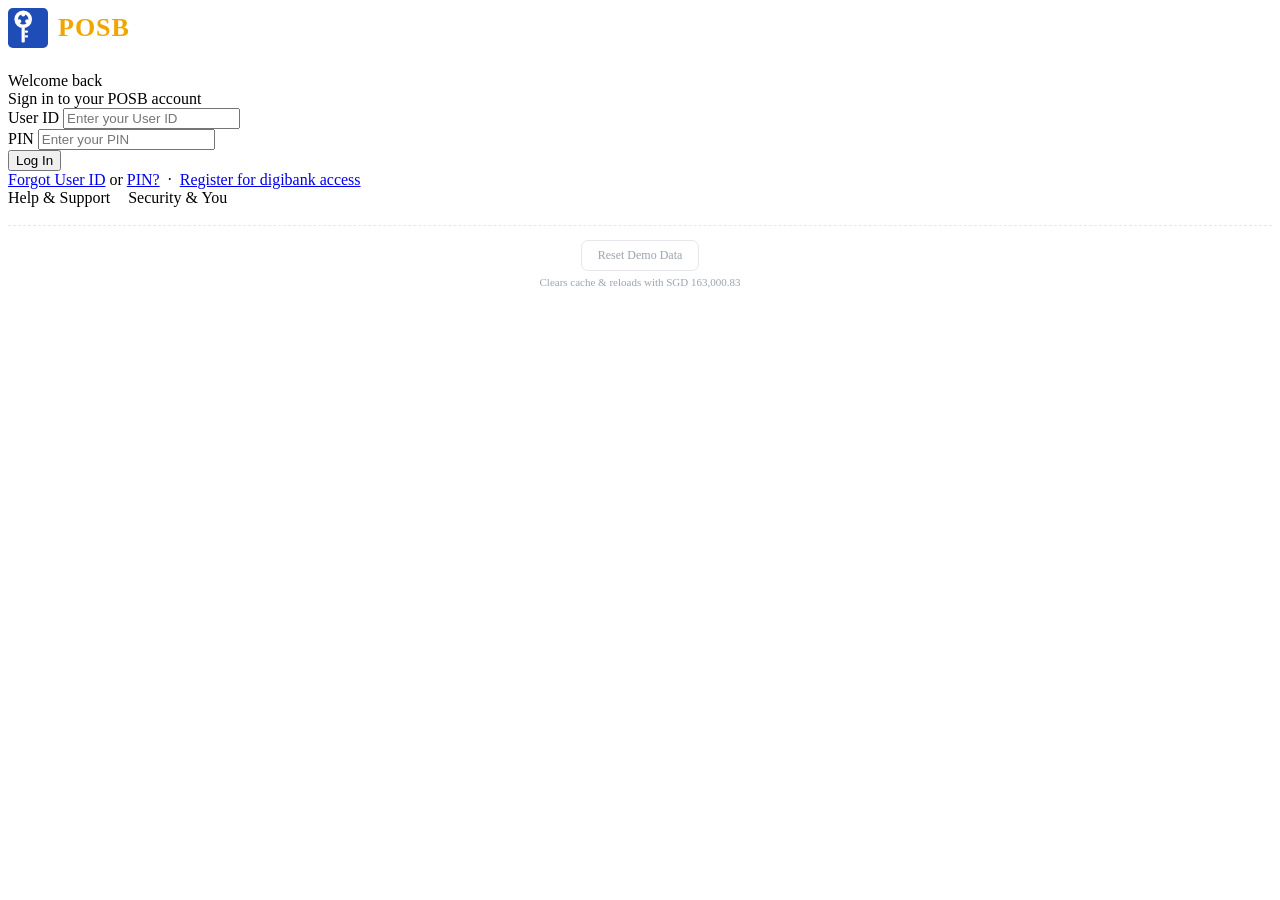
==== index.html @ 52196f0e "Initial upload of my website Initial upload of my website" ====
<!DOCTYPE html>
<html lang="en">
<head>
  <meta charset="UTF-8">
  <meta name="viewport" content="width=device-width, initial-scale=1.0">
  <title>POSB — Log In</title>
  <link href="https://fonts.googleapis.com/css2?family=DM+Sans:wght@300;400;500;600;700&display=swap" rel="stylesheet">
  <link rel="stylesheet" href="css/style.css">
</head>
<body class="login-page">

<!-- LEFT — background image -->
<div class="login-bg" style="background-image: url('assets/bg.png');"></div>

<!-- RIGHT — login panel -->
<div class="login-panel">

  <!-- Logo -->
  <div class="login-logo-wrap" style="margin-bottom:24px;">
    <img src="assets/logo.png" class="login-logo-img" alt="POSB"
      style="height:72px;width:auto;object-fit:contain;border-radius:12px;"
      onerror="this.style.display='none'; document.getElementById('fallbackLogo').style.display='flex';">
    <div id="fallbackLogo" style="display:none; align-items:center; gap:10px;">
      <svg width="40" height="40" viewBox="0 0 100 100" fill="none" xmlns="http://www.w3.org/2000/svg">
        <rect width="100" height="100" rx="12" fill="#1e4db7"/>
        <circle cx="38" cy="28" r="22" fill="white"/>
        <circle cx="38" cy="28" r="13" fill="#1e4db7"/>
        <circle cx="38" cy="16" r="5" fill="white"/>
        <circle cx="28" cy="33" r="5" fill="white"/>
        <circle cx="48" cy="33" r="5" fill="white"/>
        <rect x="34" y="48" width="8" height="38" rx="3" fill="white"/>
        <rect x="42" y="56" width="8" height="6" rx="2" fill="white"/>
        <rect x="42" y="68" width="8" height="6" rx="2" fill="white"/>
      </svg>
      <span style="font-size:26px;font-weight:800;color:#f0a500;letter-spacing:1px;">POSB</span>
    </div>
  </div>

  <!-- Maintenance notice (optional) -->
  <div class="maintenance-banner" id="maintenanceBanner" style="display:none;">
    <svg width="16" height="16" viewBox="0 0 24 24" fill="none" stroke="currentColor" stroke-width="2" stroke-linecap="round" stroke-linejoin="round">
      <path d="M10.29 3.86L1.82 18a2 2 0 0 0 1.71 3h16.94a2 2 0 0 0 1.71-3L13.71 3.86a2 2 0 0 0-3.42 0z"/>
      <line x1="12" y1="9" x2="12" y2="13"/><line x1="12" y1="17" x2="12.01" y2="17"/>
    </svg>
    <span>Scheduled maintenance in progress. Some services may be temporarily unavailable.</span>
  </div>

  <div class="login-heading">Welcome back</div>
  <div class="login-sub">Sign in to your POSB account</div>

  <!-- Fields -->
  <div class="login-field">
    <label class="login-label">User ID</label>
    <input id="userIdInput" class="login-inp" type="text" placeholder="Enter your User ID" autocomplete="username">
  </div>

  <div class="login-field">
    <label class="login-label">PIN</label>
    <input id="pinInput" class="login-inp" type="password" placeholder="Enter your PIN" autocomplete="current-password"
      onkeydown="if(event.key==='Enter') doLogin()">
  </div>

  <button class="login-btn" onclick="doLogin()">Log In</button>

  <div class="login-links">
    <a href="#" class="login-link">Forgot User ID</a>
    <span class="login-divider">or</span>
    <a href="#" class="login-link">PIN?</a>
    &nbsp;·&nbsp;
    <a href="#" class="login-link">Register for digibank access</a>
  </div>

  <div class="login-footer">
    <a href="#" style="color:var(--text-muted); text-decoration:none; margin-right:14px;">Help &amp; Support</a>
    <a href="#" style="color:var(--text-muted); text-decoration:none;">Security &amp; You</a>
  </div>

  <!-- Dev helper: force-reset demo data -->
  <div style="margin-top:18px;padding-top:14px;border-top:1px dashed #e5e7eb;text-align:center;">
    <button onclick="hardReset()" style="background:none;border:1px solid #e5e7eb;border-radius:7px;padding:7px 16px;font-family:inherit;font-size:12px;color:#9ca3af;cursor:pointer;"
      onmouseover="this.style.borderColor="#dc2626";this.style.color="#dc2626";"
      onmouseout="this.style.borderColor="#e5e7eb";this.style.color="#9ca3af";">
      Reset Demo Data
    </button>
    <div style="font-size:11px;color:#9ca3af;margin-top:5px;">Clears cache &amp; reloads with SGD 163,000.83</div>
  </div>

</div>

<div class="toast" id="toast"></div>

<script>
  // If already logged in THIS SESSION, redirect
  if(sessionStorage.getItem("posb_login") === "true") {
    window.location = "home.html";
  }

  function doLogin(){
    const userId = document.getElementById("userIdInput").value.trim();
    const pin    = document.getElementById("pinInput").value.trim();

    if(!userId){
      showToast("Please enter your User ID", "error");
      document.getElementById("userIdInput").focus();
      return;
    }
    if(!pin){
      showToast("Please enter your PIN", "error");
      document.getElementById("pinInput").focus();
      return;
    }

    // Store login in sessionStorage (clears when tab/browser closes)
    sessionStorage.setItem("posb_login", "true");
    sessionStorage.setItem("posb_user", userId);
    // Also keep user in localStorage for data persistence
    localStorage.setItem("posb_user", userId);

    // Seed demo data if not already present
    seedDemoData();

    showToast("Logging in…", "success");
    setTimeout(()=>{ window.location = "home.html"; }, 600);
  }

  function seedDemoData(){
    // Version key — bump this string any time seed data changes, forces a reseed
    const SEED_VERSION = "v2-163k";
    if(localStorage.getItem("posb_seeded") !== SEED_VERSION){
      localStorage.clear(); // wipe stale data
      const txns = [
        // April 2026
        { id:1,  name:"JAPAN HOME (RETAIL)",      code:"POS",   desc:"NETS Contactless",                                    debit:16.50,   credit:null,    date:"2026-04-26", icon:"shop" },
        { id:2,  name:"BUS/MRT",                  code:"UMC-S", desc:"BUS/MRT 836374684 SI SGP 13APR",                      debit:9.11,    credit:null,    date:"2026-04-22", icon:"smrt" },
        { id:3,  name:"WIX.COM",                  code:"UMC-S", desc:"WIX.COM 1235959041 SA USA 19APR USD20.71",            debit:27.25,   credit:null,    date:"2026-04-21", icon:"sub" },
        { id:4,  name:"CAFE O SINGAPORE",         code:"UMC-S", desc:"CAFE O SINGAPORE P* OD SI SGP 17APR",                 debit:13.80,   credit:null,    date:"2026-04-20", icon:"shop" },
        { id:5,  name:"DAISO JAPAN-WOODLANDS",    code:"UMC-S", desc:"DAISO JAPAN-WOODLANDS SI SGP 16APR",                  debit:8.28,    credit:null,    date:"2026-04-20", icon:"shop" },
        { id:6,  name:"NTUC FairPrice",           code:"UMC-S", desc:"NTUC FP-WLDS CIVIC PLZ SI SGP 16APR",                 debit:40.61,   credit:null,    date:"2026-04-20", icon:"shop" },
        { id:7,  name:"IndiGo Air",               code:"UMC-S", desc:"INDIGOAIR SINGAPORE SGP 16APR",                       debit:669.10,  credit:null,    date:"2026-04-20", icon:"ride" },
        { id:8,  name:"Amazon Retail SG",         code:"UMC-S", desc:"AMAZON RETAIL SG SI SGP 14APR",                       debit:36.95,   credit:null,    date:"2026-04-17", icon:"shop" },
        { id:9,  name:"GoDaddy",                  code:"UMC-S", desc:"DNH*GODADDY#4063070257 AM NLD 13APR",                 debit:8.47,    credit:null,    date:"2026-04-17", icon:"sub" },
        { id:10, name:"Amazon Marketplace SG",    code:"UMC-S", desc:"AMAZON MKTPLC SG SI SGP 13APR (Refund)",              debit:null,    credit:37.16,   date:"2026-04-17", icon:"shop" },
        { id:11, name:"Salary Credit",            code:"SAL",   desc:"Salary - Singapore Sports Business Co.",              debit:null,    credit:18320.00,date:"2026-04-10", icon:"salary" },
        // March 2026
        { id:12, name:"Grab",                     code:"UMC-S", desc:"Grab* A-95D84HLWXXDBAV Si SGP 29MAR",                 debit:35.00,   credit:null,    date:"2026-03-31", icon:"ride" },
        { id:13, name:"Paris Baguette",           code:"UMC-S", desc:"PARIS BAGUETTE -RC SI SGP 27MAR",                    debit:28.40,   credit:null,    date:"2026-03-31", icon:"shop" },
        { id:14, name:"XW Western Grill",         code:"UMC-S", desc:"XW WESTERN GRILL- RC SI SGP 27MAR",                  debit:54.79,   credit:null,    date:"2026-03-30", icon:"shop" },
        { id:15, name:"Sengkang Town Council",    code:"IBG",   desc:"SENGKANGTOWNCOUNCIL SN-GDED-0000045319198",           debit:75.00,   credit:null,    date:"2026-03-30", icon:"util" },
        { id:16, name:"ATM Cash Withdrawal",      code:"CAM",   desc:"35999004,BEDOK CTL BR A",                             debit:null,    credit:1000.00, date:"2026-03-30", icon:"salary" },
        { id:17, name:"SINGTEL",                  code:"D2P",   desc:"SINGTEL 20260329103844264 D2Pay",                     debit:200.68,  credit:null,    date:"2026-03-29", icon:"util" },
        { id:18, name:"Grab",                     code:"UMC-S", desc:"Grab* A-955I7CRGXFV7AV Si SGP 27MAR",                debit:27.20,   credit:null,    date:"2026-03-28", icon:"ride" },
        { id:19, name:"ATM Cash Deposit",         code:"CAM",   desc:"35999004,BEDOK CTL BR A",                             debit:null,    credit:1800.00, date:"2026-03-27", icon:"salary" },
        { id:20, name:"Connoisseur Concerto",     code:"UMC-S", desc:"THE CONNOISSEUR CONCER SI SGP 22MAR",                 debit:40.29,   credit:null,    date:"2026-03-25", icon:"shop" },
        { id:21, name:"IRAS",                     code:"IBG",   desc:"IRAS 4260707A S8179827C",                             debit:13.60,   credit:null,    date:"2026-03-23", icon:"util" },
        { id:22, name:"WIX.COM",                  code:"UMC-S", desc:"WIX.COM 1230651821 SA USA 19MAR USD20.71",            debit:27.42,   credit:null,    date:"2026-03-20", icon:"sub" },
        { id:23, name:"McDonald's",               code:"UMC-S", desc:"MCDONALD'S (BDML) SI SGP 17MAR",                     debit:25.10,   credit:null,    date:"2026-03-20", icon:"shop" },
        { id:24, name:"NTUC FairPrice",           code:"UMC-S", desc:"FAIRPRICE FINEST - BED SI SGP 17MAR",                 debit:41.68,   credit:null,    date:"2026-03-19", icon:"shop" },
        { id:25, name:"Salary Credit",            code:"SAL",   desc:"Salary - Singapore Sports Business Co.",              debit:null,    credit:18320.00,date:"2026-03-10", icon:"salary" },
        { id:26, name:"ATM Cash Deposit",         code:"CAM",   desc:"35999004,IMM EBC 1",                                  debit:null,    credit:2000.00, date:"2026-03-13", icon:"salary" },
        { id:27, name:"PayNow Transfer",          code:"ICT",   desc:"PayNow Transfer 7704947 To: TEO SAU SIONG",           debit:1850.00, credit:null,    date:"2026-03-13", icon:"shop" },
        { id:28, name:"M&S - Vivo City",          code:"UMC-S", desc:"M & S - VIVO CITY SI SGP 08MAR",                     debit:57.80,   credit:null,    date:"2026-03-10", icon:"shop" },
        { id:29, name:"ATM Cash Deposit",         code:"CAM",   desc:"35999004,BEDOK CTL BR B",                             debit:null,    credit:1900.00, date:"2026-03-06", icon:"salary" },
        // February 2026
        { id:30, name:"PayNow to Kirthiga",       code:"ICT",   desc:"PayNow Transfer 7011269 To: KIRTHIGA",               debit:500.00,  credit:null,    date:"2026-02-28", icon:"shop" },
        { id:31, name:"BUS/MRT",                  code:"UMC-S", desc:"BUS/MRT 795424939 SI SGP 05FEB",                     debit:21.60,   credit:null,    date:"2026-02-13", icon:"smrt" },
        { id:32, name:"Salary Credit",            code:"SAL",   desc:"Salary - Singapore Sports Business Co.",              debit:null,    credit:18320.00,date:"2026-02-10", icon:"salary" },
        { id:33, name:"Amazon",                   code:"UMC-S", desc:"Online Shopping",                                    debit:36.95,   credit:null,    date:"2026-02-09", icon:"shop" },
        { id:34, name:"Grab",                     code:"UMC-S", desc:"Ride-hailing service",                               debit:15.30,   credit:null,    date:"2026-02-07", icon:"ride" },
        { id:35, name:"NTUC FairPrice",           code:"UMC-S", desc:"NTUC FP-WLDS CIVIC PLZ SI SGP 02FEB",                debit:70.89,   credit:null,    date:"2026-02-05", icon:"shop" },
        { id:36, name:"IRAS",                     code:"IBG",   desc:"IRAS 4260707A S8179827C",                             debit:13.60,   credit:null,    date:"2026-02-05", icon:"util" },
      ];

      const recipients = [
        { name:"Rajasekhar",         acc:"59119550665259", bank:"INR, HDFC BANK",              type:"remit",  fav:false, created: Date.now()-1000 },
        { name:"Nuthi Hareesh",      acc:"012-7-027379",   bank:"DBS Savings Account",          type:"local",  fav:false, created: Date.now()-2000 },
        { name:"Kirthiga",           acc:"+65 91809054",   bank:"Mobile",                       type:"paynow", fav:true,  created: Date.now()-3000 },
        { name:"Ramesh-Tenant",      acc:"002-2-090043",   bank:"DBS Savings Plus Account",     type:"local",  fav:false, created: Date.now()-4000 },
        { name:"Canyon Bicycles GmbH", acc:"DE79600501017482379008", bank:"EUR, BADEN-WUERTT...", type:"remit", fav:false, created: Date.now()-5000 },
        { name:"Phani Tathineni",    acc:"291007472372",   bank:"USD, BANK OF AMERICA, N.A.",   type:"remit",  fav:true,  created: Date.now()-6000 },
        { name:"Kishan",             acc:"033-45008-7",    bank:"POSB Passbook Savings Account",type:"local",  fav:false, created: Date.now()-7000 },
      ];

      localStorage.setItem("posb_transactions", JSON.stringify(txns));
      localStorage.setItem("posb_recipients",   JSON.stringify(recipients));
      localStorage.setItem("posb_balance",      "163000.83");
      localStorage.setItem("posb_seeded",       SEED_VERSION);
    }
  }

  function hardReset(){
    localStorage.clear();
    sessionStorage.clear();
    showToast('Demo data reset! Reloading…', 'success');
    setTimeout(() => location.reload(), 800);
  }

  function showToast(msg, type=""){
    const t = document.getElementById("toast");
    t.textContent = msg;
    t.className = "toast show" + (type ? " "+type : "");
    clearTimeout(window._toastTimer);
    window._toastTimer = setTimeout(()=>{ t.className="toast"; }, 2800);
  }
</script>
</body>
</html>
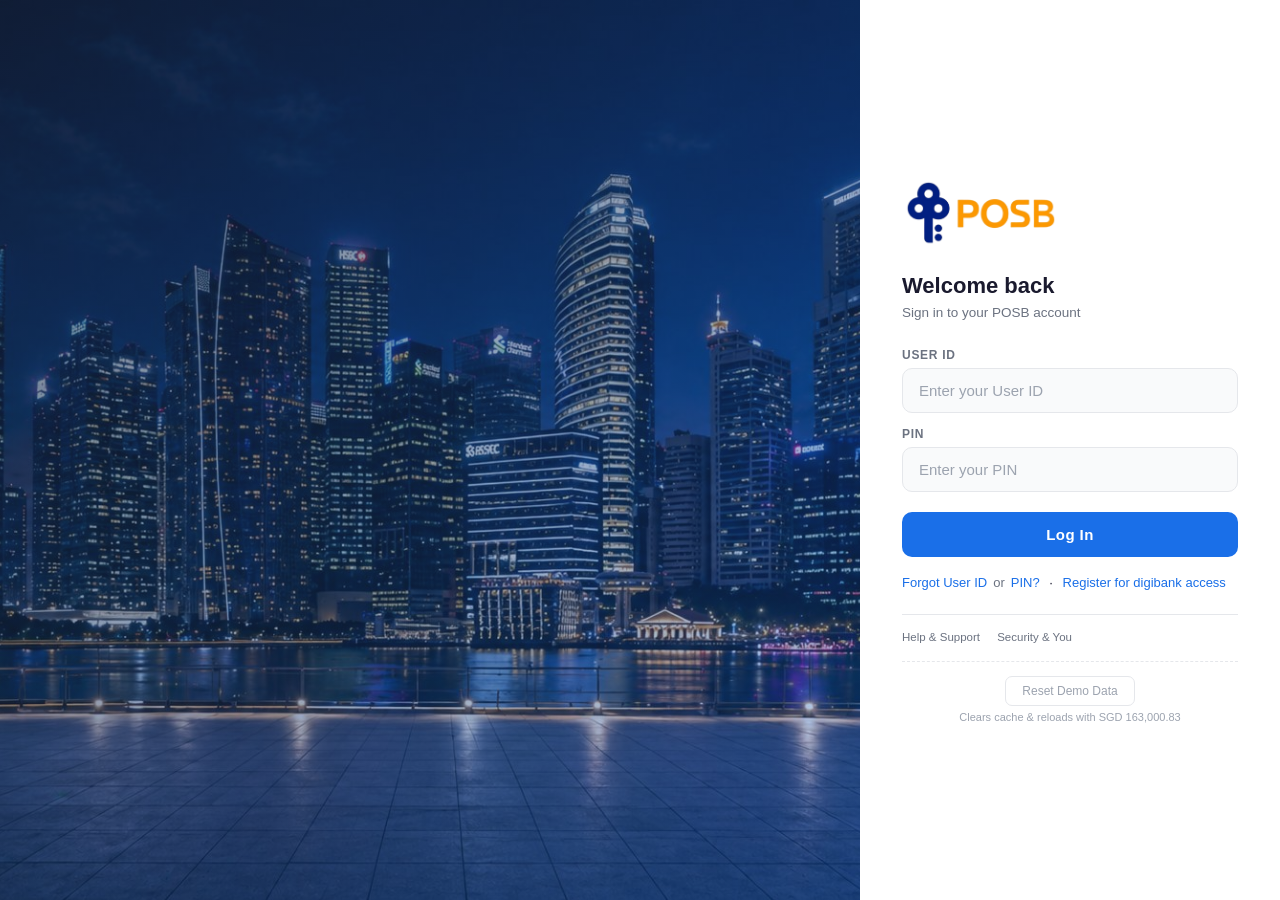
==== commit 2f12dee5: "Final Commit Final Commit before link to domain" ====
--- a/index.html
+++ b/index.html
@@ -5,20 +5,20 @@
   <meta name="viewport" content="width=device-width, initial-scale=1.0">
   <title>POSB — Log In</title>
   <link href="https://fonts.googleapis.com/css2?family=DM+Sans:wght@300;400;500;600;700&display=swap" rel="stylesheet">
-  <link rel="stylesheet" href="css/style.css">
+  <link rel="stylesheet" href="style.css">
 </head>
 <body class="login-page">
 
 <!-- LEFT — background image -->
-<div class="login-bg" style="background-image: url('assets/bg.png');"></div>
+<div class="login-bg" style="background-image: url('bg.png');"></div>
 
 <!-- RIGHT — login panel -->
 <div class="login-panel">
 
   <!-- Logo -->
   <div class="login-logo-wrap" style="margin-bottom:24px;">
-    <img src="assets/logo.png" class="login-logo-img" alt="POSB"
-      style="height:72px;width:auto;object-fit:contain;border-radius:12px;"
+    <img src="logo.png" class="login-logo-img" alt="POSB"
+      style="height:72px;width:auto;object-fit:contain;border-radius:0;mix-blend-mode:darken;background:transparent;"
       onerror="this.style.display='none'; document.getElementById('fallbackLogo').style.display='flex';">
     <div id="fallbackLogo" style="display:none; align-items:center; gap:10px;">
       <svg width="40" height="40" viewBox="0 0 100 100" fill="none" xmlns="http://www.w3.org/2000/svg">
--- a/style.css
+++ b/style.css
@@ -0,0 +1,684 @@
+@import url('https://fonts.googleapis.com/css2?family=DM+Sans:wght@300;400;500;600;700&display=swap');
+
+*, *::before, *::after { margin:0; padding:0; box-sizing:border-box; }
+
+:root {
+  --sidebar-bg: #1a2332;
+  --sidebar-hover: rgba(255,255,255,0.07);
+  --sidebar-active: rgba(255,255,255,0.1);
+  --accent: #f0a500;
+  --blue: #1a6fe8;
+  --blue-light: #e8f0fd;
+  --blue-mid: #2a7de1;
+  --text: #1a1a2e;
+  --text-muted: #6b7280;
+  --border: #e5e7eb;
+  --bg: #f3f4f6;
+  --card: #ffffff;
+  --red: #dc2626;
+  --green: #16a34a;
+  --radius: 14px;
+}
+
+body {
+  font-family: 'DM Sans', sans-serif;
+  background: var(--bg);
+  color: var(--text);
+  display: flex;
+  height: 100vh;
+  overflow: hidden;
+}
+
+/* ────────── SIDEBAR ────────── */
+.sidebar {
+  width: 240px;
+  min-width: 240px;
+  background: var(--sidebar-bg);
+  display: flex;
+  flex-direction: column;
+  height: 100vh;
+  position: fixed;
+  left: 0; top: 0;
+  z-index: 100;
+}
+
+.sidebar-logo {
+  padding: 0;
+  border-bottom: 1px solid rgba(255,255,255,0.06);
+  display: flex;
+  align-items: center;
+  background: #111b29;
+  min-height: 64px;
+}
+
+.sidebar-logo img.logo-img {
+  width: 150px; height: auto; object-fit: contain;
+}
+
+.logo-badge {
+  width: 34px; height: 34px;
+  background: var(--accent);
+  border-radius: 8px;
+  display: flex; align-items: center; justify-content: center;
+  font-size: 17px; font-weight: 800; color: #fff;
+  flex-shrink: 0;
+}
+
+.logo-text {
+  font-size: 20px; font-weight: 700;
+  color: var(--accent); letter-spacing: 1.5px;
+}
+
+.sidebar-logo img.logo-img {
+  height: 32px; width: auto; object-fit: contain;
+}
+
+.sidebar-nav { flex: 1; padding: 12px 0; }
+
+.nav-item {
+  display: flex; align-items: center; gap: 12px;
+  padding: 12px 20px;
+  color: rgba(255,255,255,0.6);
+  text-decoration: none;
+  font-size: 14px; font-weight: 400;
+  border-left: 3px solid transparent;
+  transition: all 0.15s;
+  cursor: pointer;
+}
+
+.nav-item:hover { background: var(--sidebar-hover); color: #fff; }
+.nav-item.active {
+  background: var(--sidebar-active);
+  color: #fff; font-weight: 500;
+  border-left-color: var(--accent);
+}
+
+.nav-icon { width: 20px; height: 20px; flex-shrink: 0; display: flex; align-items: center; justify-content: center; }
+.nav-icon svg { width: 18px; height: 18px; }
+
+.sidebar-footer {
+  padding: 14px 20px;
+  border-top: 1px solid rgba(255,255,255,0.06);
+  font-size: 11.5px;
+  color: rgba(255,255,255,0.3);
+}
+
+/* ────────── MAIN ────────── */
+.main {
+  margin-left: 240px;
+  flex: 1;
+  display: flex;
+  flex-direction: column;
+  height: 100vh;
+  overflow: hidden;
+}
+
+/* ────────── TOPBAR ────────── */
+.topbar {
+  background: linear-gradient(135deg, #1e5eb5 0%, #2a7de1 50%, #5fa0e8 100%);
+  padding: 0 24px;
+  height: 60px;
+  display: flex; align-items: center; gap: 12px;
+  flex-shrink: 0;
+  box-shadow: 0 2px 12px rgba(26,111,232,0.25);
+}
+
+.topbar-title {
+  font-size: 18px; font-weight: 600; color: #fff;
+  flex: 1;
+}
+
+.topbar-actions { display: flex; align-items: center; gap: 10px; }
+
+.topbar-icon-btn {
+  width: 34px; height: 34px;
+  border-radius: 50%;
+  border: 1px solid rgba(255,255,255,0.3);
+  display: flex; align-items: center; justify-content: center;
+  cursor: pointer; color: #fff;
+  transition: background 0.15s;
+}
+
+.topbar-icon-btn:hover { background: rgba(255,255,255,0.15); }
+
+.avatar-btn {
+  display: flex; align-items: center; gap: 6px;
+  background: rgba(255,255,255,0.15);
+  border: 1px solid rgba(255,255,255,0.25);
+  border-radius: 20px;
+  padding: 5px 12px 5px 6px;
+  cursor: pointer;
+  color: #fff;
+  font-size: 13px; font-weight: 500;
+  transition: background 0.15s;
+}
+
+.avatar-btn:hover { background: rgba(255,255,255,0.25); }
+
+.avatar-circle {
+  width: 26px; height: 26px;
+  border-radius: 50%;
+  background: rgba(255,255,255,0.3);
+  display: flex; align-items: center; justify-content: center;
+  font-size: 11px; font-weight: 700;
+  color: #fff;
+}
+
+/* ────────── PAGE TABS ────────── */
+.page-tabs {
+  background: #fff;
+  border-bottom: 1px solid var(--border);
+  padding: 0 24px;
+  display: flex; gap: 0;
+  flex-shrink: 0;
+}
+
+.page-tab {
+  padding: 13px 4px;
+  margin-right: 24px;
+  font-size: 13.5px; font-weight: 500;
+  color: var(--text-muted);
+  cursor: pointer;
+  border-bottom: 2px solid transparent;
+  transition: all 0.15s;
+}
+
+.page-tab.active { color: var(--blue); border-bottom-color: var(--blue); }
+
+/* ────────── CONTENT ────────── */
+.content {
+  flex: 1; overflow-y: auto;
+  padding: 20px 24px;
+}
+
+.content::-webkit-scrollbar { width: 4px; }
+.content::-webkit-scrollbar-thumb { background: #d1d5db; border-radius: 4px; }
+
+/* ────────── CARD ────────── */
+.card {
+  background: var(--card);
+  border-radius: var(--radius);
+  border: 1px solid var(--border);
+  overflow: hidden;
+}
+
+/* ────────── RECIPIENTS PAGE ────────── */
+.rec-layout { display: grid; grid-template-columns: 1fr 320px; gap: 18px; align-items: start; }
+
+.rec-header { padding: 20px 22px 0; }
+.rec-header h3 { font-size: 15px; font-weight: 600; margin-bottom: 14px; }
+
+.search-box {
+  display: flex; align-items: center; gap: 10px;
+  background: #f9fafb; border: 1px solid var(--border);
+  border-radius: 10px; padding: 10px 14px;
+  margin-bottom: 14px;
+}
+
+.search-box svg { color: var(--text-muted); width: 15px; height: 15px; flex-shrink: 0; }
+.search-box input {
+  border: none; background: transparent;
+  font-family: inherit; font-size: 13.5px; color: var(--text);
+  width: 100%; outline: none;
+}
+.search-box input::placeholder { color: #9ca3af; }
+
+.rec-tabs {
+  display: flex; gap: 0; padding: 0 22px;
+  border-bottom: 1px solid var(--border);
+}
+
+.rec-tab {
+  padding: 10px 0; margin-right: 22px;
+  font-size: 13.5px; font-weight: 500;
+  color: var(--text-muted);
+  cursor: pointer;
+  border-bottom: 2px solid transparent;
+  transition: all 0.15s;
+  white-space: nowrap;
+}
+
+.rec-tab.active { color: var(--blue); border-bottom-color: var(--blue); }
+
+.rec-tab .count {
+  display: inline-flex; align-items: center; justify-content: center;
+  background: #e5e7eb; color: var(--text-muted);
+  border-radius: 10px; font-size: 11px; font-weight: 600;
+  padding: 1px 6px; margin-left: 5px;
+}
+
+.rec-tab.active .count { background: var(--blue-light); color: var(--blue); }
+
+.add-recipient-row {
+  display: flex; align-items: center; gap: 12px;
+  padding: 14px 22px;
+  border-bottom: 1px solid #f3f4f6;
+  cursor: pointer;
+  transition: background 0.1s;
+}
+
+.add-recipient-row:hover { background: #fafafa; }
+
+.add-icon {
+  width: 40px; height: 40px; border-radius: 50%;
+  border: 1.5px dashed #9ca3af;
+  display: flex; align-items: center; justify-content: center;
+  color: #9ca3af; flex-shrink: 0;
+}
+
+.add-recipient-row span { font-size: 13.5px; color: var(--text-muted); }
+
+.section-label {
+  padding: 10px 22px 6px;
+  font-size: 11px; font-weight: 600;
+  color: var(--text-muted);
+  text-transform: uppercase;
+  letter-spacing: 0.04em;
+  background: #f9fafb;
+  border-bottom: 1px solid var(--border);
+}
+
+/* Recipient Row */
+.rec-row {
+  display: flex; align-items: center; gap: 14px;
+  padding: 13px 22px;
+  border-bottom: 1px solid #f3f4f6;
+  transition: background 0.1s;
+  cursor: pointer;
+}
+
+.rec-row:hover { background: #fafafa; }
+.rec-row:last-child { border-bottom: none; }
+
+.rec-avatar {
+  width: 40px; height: 40px; border-radius: 50%;
+  display: flex; align-items: center; justify-content: center;
+  font-size: 14px; font-weight: 700;
+  color: #fff; flex-shrink: 0;
+}
+
+.rec-info { flex: 1; min-width: 0; }
+.rec-name { font-size: 14px; font-weight: 500; color: var(--text); line-height: 1.3; }
+.rec-sub { font-size: 12px; color: var(--text-muted); margin-top: 2px; white-space: nowrap; overflow: hidden; text-overflow: ellipsis; }
+
+.rec-badge {
+  font-size: 10.5px; font-weight: 600;
+  padding: 3px 8px; border-radius: 4px;
+  flex-shrink: 0; white-space: nowrap;
+}
+
+.badge-remit { background: #fff3e0; color: #e65100; border: 1px solid #ffcc80; }
+.badge-paynow { background: #fff8e1; color: #f57f17; border: 1px solid #ffe082; }
+.badge-local { background: var(--blue-light); color: var(--blue); border: 1px solid #bcd4f7; }
+
+.rec-menu { color: var(--text-muted); padding: 4px; border-radius: 4px; transition: background 0.1s; flex-shrink: 0; }
+.rec-menu:hover { background: #f3f4f6; }
+
+/* ────────── SERVICES CARD ────────── */
+.services-grid {
+  display: grid; grid-template-columns: repeat(4, 1fr);
+  gap: 12px; padding: 20px 18px;
+}
+
+.service-item {
+  display: flex; flex-direction: column; align-items: center; gap: 8px;
+  padding: 14px 8px;
+  border-radius: 10px; border: 1px solid var(--border);
+  cursor: pointer; transition: all 0.15s;
+  background: #fff; text-align: center;
+}
+
+.service-item:hover { border-color: var(--blue); background: var(--blue-light); }
+
+.service-icon-wrap {
+  width: 44px; height: 44px; border-radius: 50%;
+  background: var(--blue-light);
+  display: flex; align-items: center; justify-content: center;
+}
+
+.service-icon-wrap svg { width: 20px; height: 20px; color: var(--blue); }
+
+.service-label {
+  font-size: 11.5px; font-weight: 500; color: var(--text);
+  line-height: 1.3; text-align: center;
+}
+
+/* ────────── HOME PAGE ────────── */
+.home-layout { display: grid; grid-template-columns: 1fr 320px; gap: 18px; }
+
+.txn-card-header {
+  display: flex; justify-content: space-between; align-items: center;
+  padding: 18px 22px 12px;
+}
+
+.txn-card-header h3 { font-size: 15px; font-weight: 600; }
+.header-icons { display: flex; gap: 8px; color: var(--text-muted); }
+.header-icons svg { width: 18px; height: 18px; cursor: pointer; }
+
+.month-filter {
+  display: flex; align-items: center; gap: 6px;
+  padding: 0 22px 12px; overflow-x: auto;
+}
+
+.month-filter::-webkit-scrollbar { display: none; }
+
+.month-pill {
+  padding: 6px 14px; border-radius: 20px;
+  border: 1px solid var(--border);
+  font-size: 12.5px; font-weight: 500; color: var(--text-muted);
+  cursor: pointer; white-space: nowrap;
+  transition: all 0.15s; background: #fff;
+  flex-shrink: 0;
+}
+
+.month-pill:hover { border-color: var(--blue); color: var(--blue); }
+.month-pill.active { background: var(--sidebar-bg); color: #fff; border-color: var(--sidebar-bg); }
+
+.txn-date-header {
+  background: #f3f4f6; padding: 8px 22px;
+  font-size: 11.5px; font-weight: 600; color: var(--text-muted);
+  letter-spacing: 0.04em; text-transform: uppercase;
+}
+
+.txn-list-wrap { padding: 0; }
+
+.txn-row {
+  display: flex; align-items: center; gap: 12px;
+  padding: 14px 22px; border-bottom: 1px solid #f3f4f6;
+  transition: background 0.1s; cursor: pointer;
+}
+
+.txn-row:hover { background: #fafafa; }
+.txn-row:last-child { border-bottom: none; }
+
+.txn-avatar {
+  width: 40px; height: 40px; border-radius: 50%;
+  background: #f3f4f6;
+  display: flex; align-items: center; justify-content: center;
+  font-size: 17px; flex-shrink: 0;
+}
+
+.txn-info { flex: 1; min-width: 0; }
+.txn-name { font-size: 13.5px; font-weight: 500; color: var(--text); white-space: nowrap; overflow: hidden; text-overflow: ellipsis; }
+.txn-ref { font-size: 11.5px; color: var(--text-muted); margin-top: 2px; white-space: nowrap; overflow: hidden; text-overflow: ellipsis; }
+
+.txn-amount { font-size: 13.5px; font-weight: 600; text-align: right; flex-shrink: 0; }
+.txn-amount.debit { color: var(--red); }
+.txn-amount.credit { color: var(--green); }
+
+/* SUMMARY CARD */
+.summary-card { padding: 20px 22px; }
+.summary-card h3 { font-size: 15px; font-weight: 600; margin-bottom: 16px; }
+
+.summary-row {
+  display: flex; justify-content: space-between; align-items: center;
+  padding: 10px 0; border-bottom: 1px solid #f3f4f6;
+}
+
+.summary-row:last-child { border-bottom: none; padding-bottom: 0; }
+
+.summary-label { font-size: 13px; color: var(--text-muted); display: flex; align-items: center; gap: 5px; }
+.summary-value { font-size: 13.5px; font-weight: 500; }
+.summary-value.big { font-size: 22px; font-weight: 700; color: var(--text); }
+
+.info-dot {
+  width: 14px; height: 14px; border-radius: 50%;
+  border: 1px solid #9ca3af;
+  display: flex; align-items: center; justify-content: center;
+  font-size: 8.5px; color: #9ca3af; cursor: help;
+}
+
+/* QUICK ACTIONS */
+.qa-grid { display: grid; grid-template-columns: 1fr 1fr; gap: 10px; padding: 14px; }
+
+.qa-btn {
+  display: flex; flex-direction: column; align-items: center; gap: 8px;
+  padding: 14px 6px; border-radius: 10px;
+  border: 1px solid var(--border);
+  cursor: pointer; transition: all 0.15s; background: #fff;
+}
+
+.qa-btn:hover { border-color: var(--blue); background: var(--blue-light); }
+
+.qa-icon {
+  width: 42px; height: 42px; border-radius: 50%;
+  background: var(--blue-light);
+  display: flex; align-items: center; justify-content: center;
+}
+
+.qa-icon svg { width: 20px; height: 20px; color: var(--blue); }
+.qa-label { font-size: 12px; font-weight: 500; color: var(--text); text-align: center; line-height: 1.3; }
+
+/* LINKED CARD */
+.linked-card { padding: 16px 20px; display: flex; align-items: center; gap: 14px; }
+
+.card-chip {
+  width: 52px; height: 36px; border-radius: 6px;
+  background: linear-gradient(135deg, #1e5eb5, #2a7de1);
+  display: flex; align-items: center; justify-content: center;
+  flex-shrink: 0;
+}
+
+.card-chip-inner { width: 22px; height: 16px; border-radius: 3px; background: rgba(255,255,255,0.3); }
+
+.card-details { flex: 1; }
+.card-name { font-size: 13.5px; font-weight: 500; }
+.card-num { font-size: 12px; color: var(--text-muted); margin-top: 2px; }
+.card-type-badge { font-size: 11px; background: var(--bg); padding: 3px 8px; border-radius: 4px; color: var(--text-muted); }
+
+/* ────────── HISTORY PAGE ────────── */
+.history-card { padding: 20px 22px; }
+.history-card h2 { font-size: 17px; font-weight: 600; margin-bottom: 18px; }
+
+.form-grid {
+  display: grid;
+  grid-template-columns: repeat(auto-fill, minmax(160px, 1fr));
+  gap: 10px;
+  margin-bottom: 20px;
+  padding: 16px;
+  background: #f9fafb;
+  border-radius: 10px;
+  border: 1px solid var(--border);
+}
+
+.inp {
+  width: 100%; padding: 9px 12px;
+  border-radius: 8px; border: 1px solid var(--border);
+  font-family: inherit; font-size: 13px; color: var(--text);
+  background: #fff; outline: none; transition: border-color 0.15s;
+}
+
+.inp:focus { border-color: var(--blue); }
+.inp::placeholder { color: #9ca3af; }
+
+.btn-primary {
+  padding: 9px 20px;
+  background: var(--blue); color: #fff;
+  border: none; border-radius: 8px;
+  font-family: inherit; font-size: 13.5px; font-weight: 500;
+  cursor: pointer; transition: background 0.15s;
+  white-space: nowrap;
+}
+
+.btn-primary:hover { background: #1557c7; }
+.btn-danger { background: #dc2626; }
+.btn-danger:hover { background: #b91c1c; }
+
+.data-table { width: 100%; border-collapse: collapse; }
+.data-table th {
+  text-align: left; padding: 10px 12px;
+  background: #f9fafb; font-size: 12px; font-weight: 600;
+  color: var(--text-muted); text-transform: uppercase; letter-spacing: 0.04em;
+  border-bottom: 1px solid var(--border);
+}
+
+.data-table td {
+  padding: 12px 12px; font-size: 13px;
+  border-bottom: 1px solid #f3f4f6;
+}
+
+.data-table tr:hover td { background: #fafafa; }
+.data-table tr:last-child td { border-bottom: none; }
+
+.status-badge {
+  display: inline-flex; padding: 3px 9px; border-radius: 4px;
+  font-size: 11.5px; font-weight: 500;
+}
+
+.status-success { background: #dcfce7; color: #16a34a; }
+.status-pending { background: #fef9c3; color: #854d0e; }
+.status-failed { background: #fee2e2; color: #dc2626; }
+
+/* ────────── TRANSFER PAGE ────────── */
+.transfer-wrap { max-width: 560px; margin: 0 auto; }
+.transfer-card { padding: 28px; }
+.transfer-card h2 { font-size: 18px; font-weight: 600; margin-bottom: 22px; }
+
+.field-group { margin-bottom: 16px; }
+.field-label { font-size: 12.5px; font-weight: 500; color: var(--text-muted); margin-bottom: 6px; display: block; }
+
+.select-inp {
+  width: 100%; padding: 11px 14px;
+  border-radius: 9px; border: 1px solid var(--border);
+  font-family: inherit; font-size: 13.5px; color: var(--text);
+  background: #fff; outline: none;
+  appearance: none; cursor: pointer;
+  transition: border-color 0.15s;
+}
+
+.select-inp:focus { border-color: var(--blue); }
+
+.amount-field-wrap {
+  display: flex; align-items: center;
+  background: #fff; border: 1px solid var(--border);
+  border-radius: 9px; overflow: hidden;
+  transition: border-color 0.15s;
+}
+
+.amount-field-wrap:focus-within { border-color: var(--blue); }
+.currency-prefix { padding: 11px 14px; background: #f9fafb; font-size: 13px; color: var(--text-muted); border-right: 1px solid var(--border); font-weight: 500; }
+
+.amount-inp {
+  flex: 1; padding: 11px 14px;
+  border: none; font-family: inherit;
+  font-size: 15px; font-weight: 600; color: var(--text);
+  background: transparent; outline: none;
+}
+
+.send-btn {
+  width: 100%; padding: 14px;
+  background: linear-gradient(135deg, #1e5eb5, #2a7de1);
+  color: #fff; border: none; border-radius: 10px;
+  font-family: inherit; font-size: 15px; font-weight: 600;
+  cursor: pointer; transition: opacity 0.15s; margin-top: 8px;
+}
+
+.send-btn:hover { opacity: 0.9; }
+
+/* ────────── PAGE FOOTER ────────── */
+.page-footer {
+  background: #fff; border-top: 1px solid var(--border);
+  padding: 8px 24px; font-size: 11.5px; color: var(--text-muted);
+  flex-shrink: 0;
+}
+
+/* ────────── LOGIN PAGE ────────── */
+body.login-page {
+  display: flex; height: 100vh; overflow: hidden;
+  margin: 0;
+}
+
+.login-bg {
+  flex: 1; background-size: cover; background-position: center;
+  position: relative;
+}
+
+.login-bg::after {
+  content: ''; position: absolute; inset: 0;
+  background: linear-gradient(135deg, rgba(26,35,50,0.6), rgba(26,111,232,0.3));
+}
+
+.login-panel {
+  width: 420px; min-width: 420px;
+  background: #fff; display: flex; flex-direction: column;
+  justify-content: center; padding: 48px 42px;
+  overflow-y: auto;
+}
+
+.login-logo-wrap { display: flex; align-items: center; gap: 10px; margin-bottom: 32px; }
+.login-logo-badge { width: 38px; height: 38px; background: var(--accent); border-radius: 9px; display: flex; align-items: center; justify-content: center; font-size: 20px; font-weight: 800; color: #fff; }
+.login-logo-text { font-size: 24px; font-weight: 700; color: var(--accent); letter-spacing: 1.5px; }
+.login-logo-img { height: 36px; width: auto; object-fit: contain; }
+
+.login-heading { font-size: 22px; font-weight: 700; color: var(--text); margin-bottom: 6px; }
+.login-sub { font-size: 13.5px; color: var(--text-muted); margin-bottom: 28px; }
+
+.login-field { margin-bottom: 14px; }
+.login-label { font-size: 12px; font-weight: 600; color: var(--text-muted); margin-bottom: 6px; display: block; text-transform: uppercase; letter-spacing: 0.06em; }
+
+.login-inp {
+  width: 100%; padding: 13px 16px;
+  border: 1.5px solid var(--border); border-radius: 10px;
+  font-family: inherit; font-size: 15px; color: var(--text);
+  outline: none; transition: border-color 0.15s; background: #f9fafb;
+}
+
+.login-inp:focus { border-color: var(--blue); background: #fff; }
+.login-inp::placeholder { color: #9ca3af; }
+
+.login-btn {
+  width: 100%; padding: 14px;
+  background: var(--blue); color: #fff;
+  border: none; border-radius: 10px;
+  font-family: inherit; font-size: 15px; font-weight: 600;
+  cursor: pointer; margin-top: 6px;
+  transition: background 0.15s; letter-spacing: 0.03em;
+}
+
+.login-btn:hover { background: #1557c7; }
+
+.login-links {
+  display: flex; gap: 6px; flex-wrap: wrap;
+  margin-top: 18px; font-size: 13px;
+}
+
+.login-link { color: var(--blue); text-decoration: none; font-weight: 500; }
+.login-link:hover { text-decoration: underline; }
+
+.login-divider { color: var(--text-muted); }
+
+.maintenance-banner {
+  display: flex; gap: 10px; align-items: flex-start;
+  background: #fffbeb; border: 1px solid #fde68a;
+  border-radius: 8px; padding: 12px 14px;
+  margin-bottom: 20px; font-size: 13px; color: #92400e;
+}
+
+.maintenance-banner svg { flex-shrink: 0; margin-top: 1px; }
+
+.login-footer {
+  margin-top: 24px; font-size: 11.5px; color: var(--text-muted);
+  border-top: 1px solid var(--border); padding-top: 16px;
+}
+
+/* ────────── TOAST ────────── */
+.toast {
+  position: fixed; bottom: 24px; right: 24px;
+  background: #1a2332; color: #fff;
+  padding: 12px 20px; border-radius: 10px;
+  font-size: 13.5px; font-weight: 500;
+  box-shadow: 0 8px 24px rgba(0,0,0,0.2);
+  z-index: 9999;
+  transform: translateY(80px); opacity: 0;
+  transition: all 0.3s;
+}
+
+.toast.show { transform: translateY(0); opacity: 1; }
+.toast.success { background: #16a34a; }
+.toast.error { background: #dc2626; }
+
+/* Responsive */
+@media (max-width: 900px) {
+  .rec-layout, .home-layout { grid-template-columns: 1fr; }
+  .services-grid { grid-template-columns: repeat(2, 1fr); }
+}
